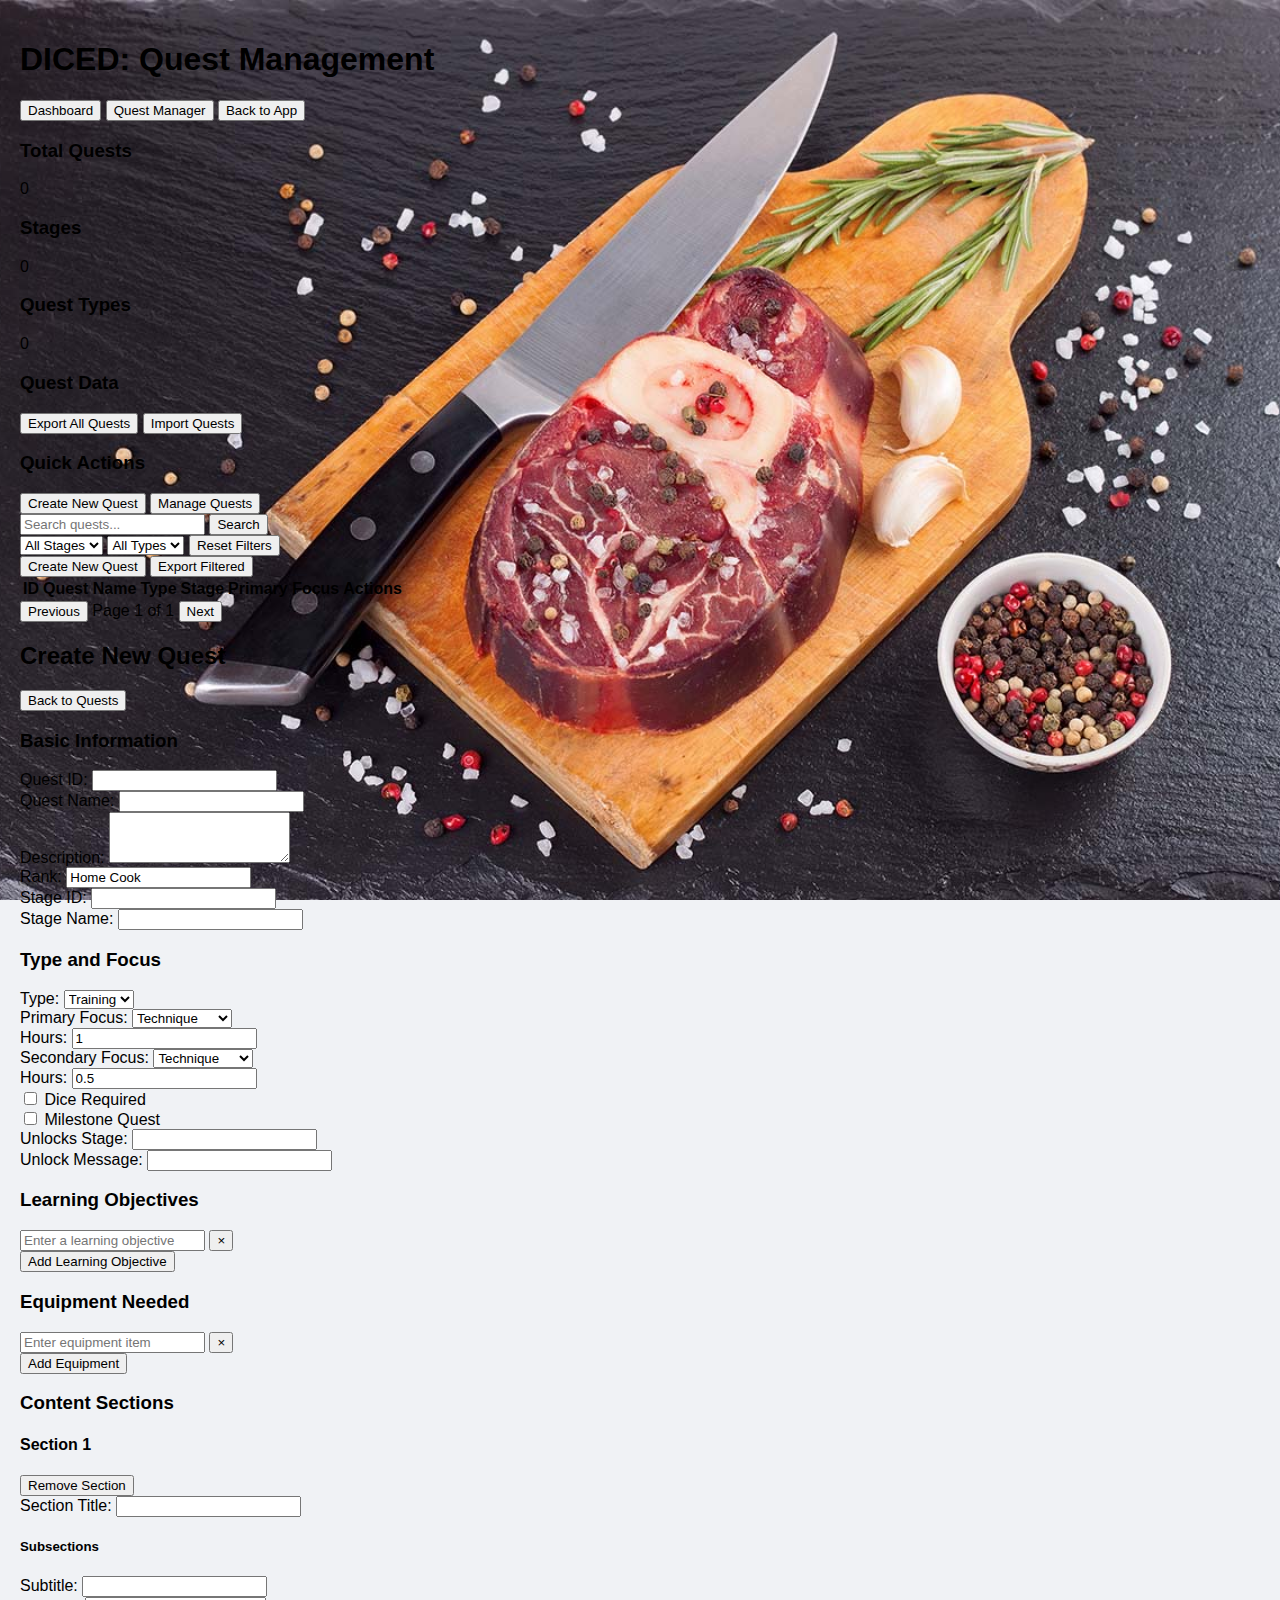
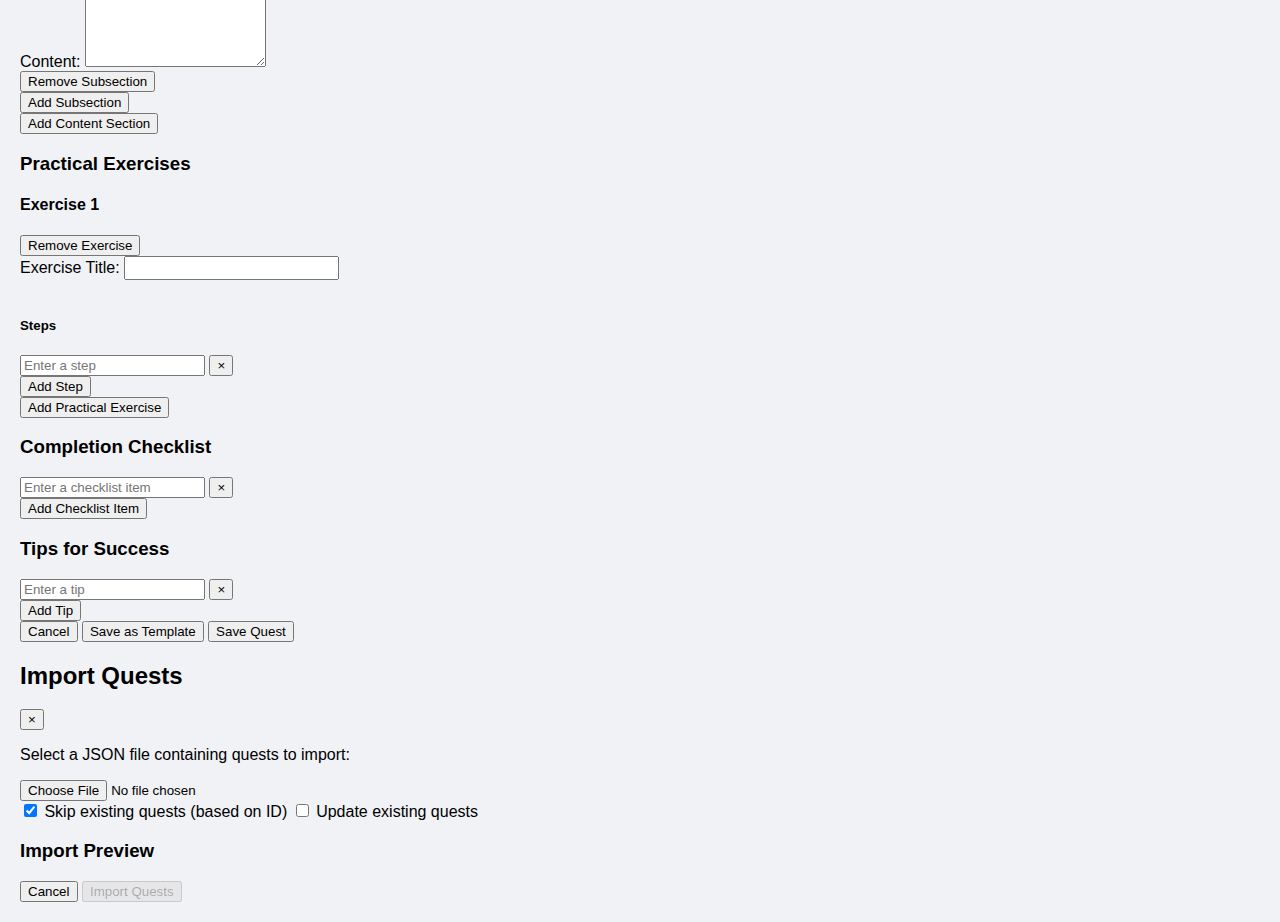
==== admin.html @ 171aeaf3 "Create admin.html" ====
<!DOCTYPE html>
<html lang="en">
<head>
    <meta charset="UTF-8">
    <meta name="viewport" content="width=device-width, initial-scale=1.0">
    <title>DICED: Admin Dashboard</title>
    <link rel="stylesheet" href="styles.css">
    <link rel="stylesheet" href="new-styles.css">
    <link rel="stylesheet" href="admin-styles.css">
</head>
<body>
    <div id="admin-container" class="admin-container">
        <header class="admin-header">
            <h1>DICED: Quest Management</h1>
            <div class="admin-nav">
                <button id="nav-dashboard" class="admin-nav-button active">Dashboard</button>
                <button id="nav-quest-manager" class="admin-nav-button">Quest Manager</button>
                <button id="nav-back-to-app" class="admin-nav-button">Back to App</button>
            </div>
        </header>

        <div id="admin-content">
            <!-- Dashboard Panel -->
            <div id="dashboard-panel" class="admin-panel active">
                <div class="dashboard-stats">
                    <div class="stat-card">
                        <h3>Total Quests</h3>
                        <div class="stat-value" id="total-quests">0</div>
                    </div>
                    <div class="stat-card">
                        <h3>Stages</h3>
                        <div class="stat-value" id="total-stages">0</div>
                    </div>
                    <div class="stat-card">
                        <h3>Quest Types</h3>
                        <div class="stat-value" id="total-types">0</div>
                    </div>
                </div>

                <div class="dashboard-actions">
                    <div class="action-card">
                        <h3>Quest Data</h3>
                        <div class="action-buttons">
                            <button id="export-all-quests" class="action-button">Export All Quests</button>
                            <button id="import-quests" class="action-button">Import Quests</button>
                            <input type="file" id="import-file" accept=".json" style="display: none;">
                        </div>
                    </div>
                    
                    <div class="action-card">
                        <h3>Quick Actions</h3>
                        <div class="action-buttons">
                            <button id="create-new-quest" class="action-button primary">Create New Quest</button>
                            <button id="manage-quests" class="action-button">Manage Quests</button>
                        </div>
                    </div>
                </div>
            </div>

            <!-- Quest Manager Panel -->
            <div id="quest-manager-panel" class="admin-panel">
                <div class="quest-manager-header">
                    <div class="search-bar">
                        <input type="text" id="quest-search" placeholder="Search quests...">
                        <button id="search-button">Search</button>
                    </div>
                    <div class="filter-controls">
                        <select id="stage-filter">
                            <option value="">All Stages</option>
                            <!-- Stage options will be populated here -->
                        </select>
                        <select id="type-filter">
                            <option value="">All Types</option>
                            <!-- Type options will be populated here -->
                        </select>
                        <button id="reset-filters">Reset Filters</button>
                    </div>
                    <div class="action-buttons">
                        <button id="create-quest" class="action-button primary">Create New Quest</button>
                        <button id="export-filtered" class="action-button">Export Filtered</button>
                    </div>
                </div>

                <div class="quest-table-container">
                    <table id="quest-table" class="quest-table">
                        <thead>
                            <tr>
                                <th>ID</th>
                                <th>Quest Name</th>
                                <th>Type</th>
                                <th>Stage</th>
                                <th>Primary Focus</th>
                                <th>Actions</th>
                            </tr>
                        </thead>
                        <tbody id="quest-table-body">
                            <!-- Quest rows will be populated here -->
                        </tbody>
                    </table>
                </div>

                <div class="pagination">
                    <button id="prev-page" class="pagination-button">Previous</button>
                    <span id="page-info">Page 1 of 1</span>
                    <button id="next-page" class="pagination-button">Next</button>
                </div>
            </div>

            <!-- Quest Editor Panel -->
            <div id="quest-editor-panel" class="admin-panel">
                <div class="editor-header">
                    <h2 id="editor-title">Create New Quest</h2>
                    <button id="back-to-quests" class="action-button">Back to Quests</button>
                </div>

                <form id="quest-form" class="quest-form">
                    <div class="form-grid">
                        <!-- Basic Information -->
                        <div class="form-section">
                            <h3>Basic Information</h3>
                            
                            <div class="form-group">
                                <label for="quest-id">Quest ID:</label>
                                <input type="number" id="quest-id" name="id" required>
                            </div>
                            
                            <div class="form-group">
                                <label for="quest-name">Quest Name:</label>
                                <input type="text" id="quest-name" name="questName" required>
                            </div>
                            
                            <div class="form-group">
                                <label for="quest-description">Description:</label>
                                <textarea id="quest-description" name="description" rows="3" required></textarea>
                            </div>
                            
                            <div class="form-group">
                                <label for="quest-rank">Rank:</label>
                                <input type="text" id="quest-rank" name="rank" required value="Home Cook">
                            </div>
                            
                            <div class="form-row">
                                <div class="form-group">
                                    <label for="quest-stage">Stage ID:</label>
                                    <input type="number" id="quest-stage" name="stageId" required>
                                </div>
                                
                                <div class="form-group">
                                    <label for="quest-stage-name">Stage Name:</label>
                                    <input type="text" id="quest-stage-name" name="stageName" required>
                                </div>
                            </div>
                        </div>
                        
                        <!-- Quest Type and Focus -->
                        <div class="form-section">
                            <h3>Type and Focus</h3>
                            
                            <div class="form-group">
                                <label for="quest-type">Type:</label>
                                <select id="quest-type" name="type" required>
                                    <option value="Training">Training</option>
                                    <option value="Main">Main</option>
                                    <option value="Side">Side</option>
                                    <option value="Explore">Explore</option>
                                </select>
                            </div>
                            
                            <div class="form-row">
                                <div class="form-group">
                                    <label for="primary-focus">Primary Focus:</label>
                                    <select id="primary-focus" name="primaryFocus" required>
                                        <option value="Technique">Technique</option>
                                        <option value="Ingredients">Ingredients</option>
                                        <option value="Flavor">Flavor</option>
                                        <option value="Management">Management</option>
                                    </select>
                                </div>
                                
                                <div class="form-group">
                                    <label for="primary-hours">Hours:</label>
                                    <input type="number" id="primary-hours" name="primaryHours" step="0.5" min="0.5" required value="1">
                                </div>
                            </div>
                            
                            <div class="form-row">
                                <div class="form-group">
                                    <label for="secondary-focus">Secondary Focus:</label>
                                    <select id="secondary-focus" name="secondaryFocus" required>
                                        <option value="Technique">Technique</option>
                                        <option value="Ingredients">Ingredients</option>
                                        <option value="Flavor">Flavor</option>
                                        <option value="Management">Management</option>
                                    </select>
                                </div>
                                
                                <div class="form-group">
                                    <label for="secondary-hours">Hours:</label>
                                    <input type="number" id="secondary-hours" name="secondaryHours" step="0.5" min="0.5" required value="0.5">
                                </div>
                            </div>
                            
                            <div class="form-group checkbox-group">
                                <label for="dice-required">
                                    <input type="checkbox" id="dice-required" name="diceRequired">
                                    Dice Required
                                </label>
                            </div>
                            
                            <div class="form-group checkbox-group">
                                <label for="is-milestone">
                                    <input type="checkbox" id="is-milestone" name="milestone">
                                    Milestone Quest
                                </label>
                            </div>
                            
                            <div class="form-group milestone-option">
                                <label for="unlocks-stage">Unlocks Stage:</label>
                                <input type="number" id="unlocks-stage" name="unlocksStage" min="2">
                            </div>
                            
                            <div class="form-group milestone-option">
                                <label for="unlock-message">Unlock Message:</label>
                                <input type="text" id="unlock-message" name="unlockMessage">
                            </div>
                        </div>
                    </div>
                    
                    <!-- Learning Objectives -->
                    <div class="form-section">
                        <h3>Learning Objectives</h3>
                        <div id="learning-objectives-container" class="array-field-container">
                            <div class="array-field-item">
                                <input type="text" name="learningObjectives[]" class="array-field-input" placeholder="Enter a learning objective">
                                <button type="button" class="remove-item">×</button>
                            </div>
                        </div>
                        <button type="button" id="add-learning-objective" class="add-item-button">Add Learning Objective</button>
                    </div>
                    
                    <!-- Equipment Needed -->
                    <div class="form-section">
                        <h3>Equipment Needed</h3>
                        <div id="equipment-needed-container" class="array-field-container">
                            <div class="array-field-item">
                                <input type="text" name="equipmentNeeded[]" class="array-field-input" placeholder="Enter equipment item">
                                <button type="button" class="remove-item">×</button>
                            </div>
                        </div>
                        <button type="button" id="add-equipment" class="add-item-button">Add Equipment</button>
                    </div>
                    
                    <!-- Content Sections -->
                    <div class="form-section">
                        <h3>Content Sections</h3>
                        <div id="content-sections-container" class="complex-field-container">
                            <!-- Template for a content section -->
                            <div class="complex-field-item content-section-template">
                                <div class="complex-field-header">
                                    <h4>Section <span class="section-index">1</span></h4>
                                    <button type="button" class="remove-section">Remove Section</button>
                                </div>
                                
                                <div class="form-group">
                                    <label>Section Title:</label>
                                    <input type="text" name="contentSections[0].title" class="section-title" required>
                                </div>
                                
                                <div class="subsections-container">
                                    <h5>Subsections</h5>
                                    <div class="subsection-item">
                                        <div class="form-group">
                                            <label>Subtitle:</label>
                                            <input type="text" name="contentSections[0].subsections[0].subtitle" class="subsection-subtitle" required>
                                        </div>
                                        <div class="form-group">
                                            <label>Content:</label>
                                            <textarea name="contentSections[0].subsections[0].content" class="subsection-content" rows="3" required></textarea>
                                        </div>
                                        <button type="button" class="remove-subsection">Remove Subsection</button>
                                    </div>
                                </div>
                                
                                <button type="button" class="add-subsection">Add Subsection</button>
                            </div>
                        </div>
                        <button type="button" id="add-content-section" class="add-item-button">Add Content Section</button>
                    </div>
                    
                    <!-- Practical Exercises -->
                    <div class="form-section">
                        <h3>Practical Exercises</h3>
                        <div id="practical-exercises-container" class="complex-field-container">
                            <!-- Template for a practical exercise -->
                            <div class="complex-field-item exercise-template">
                                <div class="complex-field-header">
                                    <h4>Exercise <span class="exercise-index">1</span></h4>
                                    <button type="button" class="remove-exercise">Remove Exercise</button>
                                </div>
                                
                                <div class="form-group">
                                    <label>Exercise Title:</label>
                                    <input type="text" name="practicalExercises[0].title" class="exercise-title" required>
                                </div>
                                
                                <div class="steps-container">
                                    <h5>Steps</h5>
                                    <div class="array-field-container">
                                        <div class="array-field-item">
                                            <input type="text" name="practicalExercises[0].steps[]" class="array-field-input" placeholder="Enter a step">
                                            <button type="button" class="remove-item">×</button>
                                        </div>
                                    </div>
                                    <button type="button" class="add-step">Add Step</button>
                                </div>
                            </div>
                        </div>
                        <button type="button" id="add-practical-exercise" class="add-item-button">Add Practical Exercise</button>
                    </div>
                    
                    <!-- Completion Checklist -->
                    <div class="form-section">
                        <h3>Completion Checklist</h3>
                        <div id="completion-checklist-container" class="array-field-container">
                            <div class="array-field-item">
                                <input type="text" name="completionChecklist[]" class="array-field-input" placeholder="Enter a checklist item">
                                <button type="button" class="remove-item">×</button>
                            </div>
                        </div>
                        <button type="button" id="add-checklist-item" class="add-item-button">Add Checklist Item</button>
                    </div>
                    
                    <!-- Tips for Success -->
                    <div class="form-section">
                        <h3>Tips for Success</h3>
                        <div id="tips-container" class="array-field-container">
                            <div class="array-field-item">
                                <input type="text" name="tipsForSuccess[]" class="array-field-input" placeholder="Enter a tip">
                                <button type="button" class="remove-item">×</button>
                            </div>
                        </div>
                        <button type="button" id="add-tip" class="add-item-button">Add Tip</button>
                    </div>
                    
                    <div class="form-actions">
                        <button type="button" id="cancel-quest-edit" class="action-button secondary">Cancel</button>
                        <button type="button" id="save-as-template" class="action-button">Save as Template</button>
                        <button type="submit" id="save-quest" class="action-button primary">Save Quest</button>
                    </div>
                </form>
            </div>
        </div>
    </div>

    <!-- Import Modal -->
    <div id="import-modal" class="modal">
        <div class="modal-content">
            <div class="modal-header">
                <h2>Import Quests</h2>
                <button id="close-import-modal" class="close-modal">&times;</button>
            </div>
            <div class="modal-body">
                <p>Select a JSON file containing quests to import:</p>
                <input type="file" id="import-json-file" accept=".json">
                <div class="import-options">
                    <label>
                        <input type="checkbox" id="skip-existing" checked>
                        Skip existing quests (based on ID)
                    </label>
                    <label>
                        <input type="checkbox" id="update-existing">
                        Update existing quests
                    </label>
                </div>
                <div id="import-preview" class="import-preview">
                    <h3>Import Preview</h3>
                    <div id="preview-content"></div>
                </div>
            </div>
            <div class="modal-footer">
                <button id="cancel-import" class="action-button secondary">Cancel</button>
                <button id="confirm-import" class="action-button primary" disabled>Import Quests</button>
            </div>
        </div>
    </div>

    <!-- Notification Container -->
    <div id="notification-container" class="notification-container"></div>

    <!-- JavaScript includes -->
    <script src="data.js"></script>
    <script src="database-service.js"></script>
    <script src="admin.js"></script>
</body>
</html>
---- styles.css ----
:root {
    --primary-color: #A2BC58;
    --secondary-color: #F1DEBD;
    --border-color: #4A2A1B;
    --notification-bg: rgba(162, 188, 88, 0.95);
    --notification-text: #fff;
}

body {
    font-family: Arial, sans-serif;
    margin: 0;
    padding: 20px;
    background-image: url('./assets/header-bg.jpg');
    background-attachment: fixed;
    background-size: cover;
    background-position: center;
    background-repeat: no-repeat;
    background-color: #f0f2f5;
}

.dashboard {
    max-width: 1200px;
    margin: 0 auto;
    width: 100%
}

#quest-system {
    width: 100%;
}

.header {
    background-color: white;
    padding: 20px;
    border-radius: 8px;
    box-shadow: 0 2px 4px rgba(0,0,0,0.1);
    margin-bottom: 20px;
}

.header h1 {
    position: relative;
    z-index: 1;
    color: #4A2A1B;
    text-shadow: 1px 1px 3px rgba(255, 255, 255, 0.7);
    margin: 0;
}

.overall-rank-card {
    background-color: white;
    padding: 20px;
    border-radius: 8px;
    box-shadow: 0 2px 4px rgba(0,0,0,0.1);
    margin-bottom: 20px;
    border: 2px solid var(--primary-color);
}

.attributes-grid {
    display: grid;
    grid-template-columns: repeat(auto-fit, minmax(250px, 1fr));
    gap: 20px;
    margin-bottom: 20px;
}

.attribute-card {
    background-color: white;
    padding: 20px;
    border-radius: 8px;
    box-shadow: 0 2px 4px rgba(0,0,0,0.1);
}

.attribute-header {
    display: flex;
    align-items: center;
    gap: 10px;
    margin-bottom: 15px;
}

.attribute-icon {
    width: 50px;
    height: 50px;
    background-image: url('./assets/icon-50x50.png');
    display: flex;
    align-items: center;
    justify-content: center;
    color: white;
}

.attribute-icon-overall {
    width: 72px;
    height: 72px;
    background-image: url('./assets/icon-72x72.png');
    display: fixed;
    align-items: center;
    justify-content: center;
    color: white;
}

.attribute-icon-else {
    width: 24px;
    height: 24px;
    background-color: var(--primary-color);
    border-radius: 50%;
    display: flex;
    align-items: center;
    justify-content: center;
    color: white;
}

.progress-bar {
    width: 100%;
    height: 8px;
    background-color: var(--secondary-color);
    border-radius: 4px;
    margin: 10px 0;
    overflow: hidden;
}

.progress-fill {
    height: 100%;
    background-color: var(--primary-color);
    transition: width 0.3s ease;
}

.stats {
    font-size: 0.9em;
    color: #666;
}

.quest-icon {
    width: 50px;
    height: 50px;
    background-image: url('./assets/icon-50x50.png');
    display: flex;
    align-items: center;
    justify-content: center;
    color: white;
}

.quest-emblem {
    width: 50px;
    height: 50px;
    background-image: url('./assets/icon-50x50.png');
    display: flex;
    align-items: center;
    justify-content: center;
}

.add-hours-card {
    background-color: white;
    padding: 20px;
    border-radius: 8px;
    box-shadow: 0 2px 4px rgba(0,0,0,0.1);
    margin-top: 20px;
}

.add-hours-card .input-section {
    display: flex;
    gap: 10px;
    align-items: center;
    flex-wrap: wrap;
}

.add-hours-card input,
.add-hours-card select {
    padding: 8px;
    border: 1px solid var(--border-color);
    border-radius: 4px;
}

.add-hours-card button {
    padding: 8px 16px;
    background-color: var(--primary-color);
    color: white;
    border: none;
    border-radius: 4px;
    cursor: pointer;
}

.add-hours-card button:hover {
    opacity: 0.9;
}

.gated-warning {
    color: #e67e22;
    font-size: 0.8em;
    margin-top: 8px;
    padding: 4px;
    background-color: #fff3e0;
    border-radius: 4px;
}

@media (max-width: 768px) {
    .attributes-grid {
        grid-template-columns: 1fr;
    }
    
    .add-hours-card .input-section {
        flex-direction: column;
        align-items: stretch;
    }
}

/* Quest System Styles */
#quest-list {
    width: 100%;
    display: block;
}

.quest-card {
    background-color: white;
    padding: 20px;
    border-radius: 8px;
    box-shadow: 0 2px 4px rgba(0,0,0,0.1);
    margin-bottom: 20px;
}

.quest-card .header {
    display: none;
}

.quest-card .attribute-header {
    display: flex;
    align-items: center;
    width: 100%;
    margin-bottom: 15px;
    padding: 0;
    background: none;
    box-shadow: none;
}

.quest-card .attribute-header h3 {
    margin-right: auto;
    flex-shrink: 0;
}

.quest-card .attribute-header .button-group {
    display: flex;
    gap: 10px;
    margin-left: auto;
}

.quest-card .attribute-header {
    flex-wrap: wrap;
    gap: 15px;
}

.quest-card .attribute-header h3 {
    display: inline-flex;
    align-items: center;
    margin-right: 0;
}

.quest-card .attribute-header .button-group {
    margin-left: 0;
    width: 100%;
    order: 2;
    justify-content: space-between;
}

.quest-card .attribute-header .button-group .quest-button {
    flex-grow: 1;
    text-align: center;
    justify-content: center;
}

.quest-card .header:before {
    display: none;
}

.quest-card .button-group {
    display: flex;
    gap: 10px;
}

.quest-button {
    display: flex;
    align-items: center;
    gap: 8px;
    padding: 8px 16px;
    border-radius: 4px;
    border: none;
    cursor: pointer;
    font-size: 14px;
    transition: background-color 0.2s;
}

.quest-button.primary {
    background-color: var(--primary-color);
    color: white;
}

.quest-button.secondary {
    background-color: #f0f0f0;
    color: #333;
}

.quest-button:hover {
    opacity: 0.9;
}

.quest-icon {
    fill: currentColor;
}

.quest-grid {
    display: grid;
  grid-template-columns: repeat(auto-fill, minmax(300px, 1fr));
  gap: 20px; /* Increase gap between cards */
  width: 100%;
  padding: 10px 0; /* Add some vertical padding */
}

.quest-item {
  width: 100%;
  box-sizing: border-box;
  padding: 16px; /* Increase internal padding */
  border-radius: 8px; /* Rounded corners */
  transition: transform 0.2s, box-shadow 0.2s;
  border: 1px solid #ddd;
  height: 100%; /* Make all cards same height in row */
  display: flex;
  flex-direction: column;
}

/* Quest type color indicators */
.quest-item {
    width: 100%;
    position: relative;
    padding-top: 6px;
    overflow: hidden;
}

.quest-type-banner {
    position: absolute;
    top: 0;
    left: 0;
    right: 0;
    height: 6px;
}

.quest-content {
    padding: 12px 8px;
  flex-grow: 1; /* Allow content to expand */
  display: flex;
  flex-direction: column;
}

.quest-content h4 {
  margin-top: 0;
  margin-bottom: 12px;
  font-size: 18px;
  color: #4A2A1B;
}

.quest-content p {
  margin-bottom: 16px;
  flex-grow: 1; /* Push details to bottom */
  color: #666;
}

.quest-type-banner-large {
    height: 8px;
  margin: -20px -20px 16px -20px; /* Adjust margins to match padding */
  border-top-left-radius: 8px;
  border-top-right-radius: 8px;
}

.quest-type-text {
    font-weight: 600;
}

/* Update the filter button colors to match quest types */
.filter-button[data-type="Training"] {
    border-color: #64D949;
    color: #64D949;
}
.filter-button[data-type="Training"].active {
    background-color: #64D949;
    color: white;
}

.filter-button[data-type="Main"] {
    border-color: #5F647C;
    color: #5F647C;
}
.filter-button[data-type="Main"].active {
    background-color: #5F647C;
    color: white;
}

.filter-button[data-type="Side"] {
    border-color: #FE3E53;
    color: #FE3E53;
}
.filter-button[data-type="Side"].active {
    background-color: #FE3E53;
    color: white;
}

.filter-button[data-type="Explore"] {
    border-color: #23D2E2;
    color: #23D2E2;
}
.filter-button[data-type="Explore"].active {
    background-color: #23D2E2;
    color: white;
}

.quest-item:hover {
    background-color: #f5f5f5;
    transform: translateY(-3px);
  box-shadow: 0 4px 8px rgba(0,0,0,0.1);
}

.quest-details {
  background-color: white;
  border: 1px solid var(--border-color);
  border-radius: 8px;
  padding: 20px;
  width: 100%;
  box-sizing: border-box;
  display: flex;
  flex-direction: column;
  gap: 16px;
}

.quest-details span {
  font-size: 14px;
  color: #555;
  padding: 3px 6px;
  background-color: #f5f5f5;
  border-radius: 4px;
}

/* Quest header in detail view */
.quest-header {
  display: flex;
  justify-content: space-between;
  align-items: flex-start;
  flex-wrap: wrap;
  gap: 16px;
  width: 100%;
}

.quest-header h4 {
  margin-top: 0;
  margin-bottom: 8px;
  font-size: 24px;
  color: #4A2A1B;
}

/* Fix the container that holds the expanded view */
#current-quest {
  width: 100%;
  box-sizing: border-box;
}

/* Fix action buttons */
.quest-details .mt-6 {
  margin-top: 24px;
  display: flex;
  justify-content: space-between;
  width: 100%;
}

.quest-dice-required {
  background-color: #fff3e0;
  color: #e67e22;
  padding: 12px;
  border-radius: 8px;
  display: flex;
  align-items: center;
  gap: 8px;
  font-size: 14px;
}

.quest-focus-grid {
    display: grid;
  grid-template-columns: repeat(auto-fit, minmax(200px, 1fr));
  gap: 16px;
  margin-top: 16px;
  width: 100%;
}

.focus-box {
    padding: 16px;
  border-radius: 8px;
  box-shadow: 0 2px 4px rgba(0,0,0,0.05);
}

.focus-box.primary {
    background-color: #e3f2fd;
}

.focus-box.secondary {
    background-color: #f1f8e9;
}

.hidden {
    display: none;
}

@media (max-width: 768px) {
    .quest-card .header {
        flex-direction: column;
        align-items: stretch;
        gap: 10px;
    }
    
    .quest-focus-grid {
        grid-template-columns: 1fr;
    }
}

.quest-item.completed {
    border-left: 3px solid #A2BC58;
}

.completion-badge {
    display: flex;
    align-items: center;
    gap: 4px;
    color: #ffffff;
    background-color: #a2bc58;
    padding: 4px 8px;
    border-radius: 12px;
    font-size: 12px;
}

.completion-count {
    color: #A2BC58;
    font-weight: 600;
}

.completed-text {
    color: #0E7C7B;
    font-size: 0.9em;
}

/* Quest filter styles */
.filter-container {
    width: 100%;
    display: flex;
    flex-wrap: wrap;
    gap: 8px;
    margin-bottom: 16px;
    padding-bottom: 12px;
    border-bottom: 1px solid var(--border-color);
}

.filter-button {
    padding: 6px 12px;
    background-color: #f5f5f5;
    border: 1px solid #e0e0e0;
    border-radius: 16px;
    font-size: 14px;
    color: #555;
    cursor: pointer;
    transition: all 0.2s;
}

.filter-button:hover {
    background-color: #e8e8e8;
}

.filter-button.active {
    background-color: var(--primary-color);
    border-color: var(--primary-color);
    color: white;
}

.empty-state {
    text-align: center;
    padding: 30px;
    color: #666;
    font-style: italic;
}

/* Compact Quest List Styles */
.quest-list-header {
    display: block;
    margin-bottom: 12px;
    padding-bottom: 8px;
    border-bottom: 1px solid var(--border-color);
    text-align: left;
}

.quest-list-counts {
    font-size: 14px;
    color: #666;
    display: block;
    width: 100%;
}

.quest-list-compact {
    display: block;
    /*flex-direction: column;*/
    gap: 8px;
    width: 100%;
}

.quest-list-item {
    width: 100%;
    box-sizing: border-box;
    border: 1px solid var(--border-color);
    border-radius: 6px;
    margin-bottom: 8px;
    overflow: hidden;
    background-color: white;
    transition: all 0.3s ease;
}

.quest-list-item.expanded {
    box-shadow: 0 4px 6px rgba(0, 0, 0, 0.1);
}

.quest-item-header {
    display: flex;
    cursor: pointer;
    transition: background-color 0.2s;
}

.quest-item-header:hover {
    background-color: #f5f5f5;
}

.quest-details-expanded {
    padding: 16px;
    border-top: 1px solid var(--border-color);
    background-color: #f9fafb;
}

.quest-list-item .quest-item-color {
    width: 6px;
    min-height: 100%;
}

.quest-list-item:hover {
    border-color: var(--primary-color);
    box-shadow: 0 2px 4px rgba(0,0,0,0.05);
}

.quest-list-item.completed {
    background-color: #f9fafb;
}

.quest-item-content {
    flex: 1;
    padding: 10px 12px;
    display: flex;
    flex-direction: column;
    gap: 4px;
}

.quest-item-main {
    display: flex;
    justify-content: space-between;
    align-items: center;
}

.quest-item-name {
    font-weight: 600;
    font-size: 15px;
}

.quest-item-type {
    font-size: 12px;
    padding: 2px 8px;
    border-radius: 10px;
    background-color: #f3f4f6;
    color: #666;
}

.quest-item-details {
    display: flex;
    align-items: center;
    gap: 8px;
    font-size: 12px;
    color: #666;
}

.quest-dice-pill,
.quest-completion-pill {
    display: inline-flex;
    align-items: center;
    font-size: 11px;
    padding: 2px 6px;
    border-radius: 10px;
}

.quest-dice-pill {
    background-color: #fff3e0;
    color: #e67e22;
}

.quest-completion-pill {
    background-color: #e6f7ef;
    color: #10b981;
}

.see-more-container {
    text-align: center;
    margin-top: 16px;
    padding-top: 12px;
    border-top: 1px solid var(--border-color);
    width: 100%;
}

.see-more-button {
    background-color: #f9fafb;
    border: 1px solid var(--border-color);
    padding: 8px 16px;
    border-radius: 20px;
    font-size: 14px;
    color: #666;
    cursor: pointer;
    transition: all 0.2s;
}

.see-more-button:hover {
    background-color: #f3f4f6;
    color: #333;
}

.notification {
    position: fixed;
    bottom: 20px;
    right: 20px;
    padding: 15px 25px;
    background-color: var(--notification-bg);
    color: var(--notification-text);
    border-radius: 8px;
    box-shadow: 0 2px 10px rgba(0,0,0,0.1);
    z-index: 1000;
    animation: slideIn 0.3s ease-out;
}

@keyframes slideIn {
    from {
        transform: translateY(100%);
        opacity: 0;
    }
    to {
        transform: translateY(0);
        opacity: 1;
    }
}

/* Quest Completion Styles */
.quest-completion {
    background-color: white;
    padding: 20px;
    border-radius: 8px;
    border: 2px solid var(--primary-color);
}

.completion-assessment {
    margin: 20px 0;
}

.completion-options {
    display: flex;
    flex-direction: column;
    gap: 12px;
    margin-top: 15px;
}

.completion-option {
    display: flex;
    align-items: center;
    padding: 10px;
    border: 1px solid #ddd;
    border-radius: 6px;
    cursor: pointer;
}

.completion-option:hover {
    background-color: #f9f9f9;
}

.completion-option input {
    margin-right: 10px;
}

.completion-notes {
width: 100%; /* Take full width of parent */
box-sizing: border-box; / Include padding and border in width calculation */
}

.completion-notes textarea {
width: 100%; /* Fill entire width of parent container */
max-width: 100%; /* Prevent horizontal overflow */
min-height: 100px; /* Consistent minimum height */
box-sizing: border-box; /* Include padding and border in width calculation */
padding: 10px;
border: 1px solid #ddd;
border-radius: 6px;
resize: vertical; /* Allow vertical resizing */
overflow-x: hidden; /* Prevent horizontal scrolling */
word-wrap: break-word; /* Wrap long words */
}

.completion-actions {
    display: flex;
    justify-content: space-between;
    margin-top: 20px;
}

/* Cooking Mode Styles */
.cooking-mode {
    background-color: white;
    padding: 20px;
    border-radius: 8px;
    border: 2px solid var(--primary-color);
}

.cooking-header {
    margin-bottom: 20px;
}

.roll-results {
    background-color: #f9f9f9;
    padding: 15px;
    border-radius: 6px;
    margin-bottom: 20px;
}

.roll-results ul {
    margin: 10px 0 0;
    padding-left: 20px;
}

.cooking-steps {
    display: flex;
    flex-direction: column;
    gap: 20px;
    margin: 20px 0;
}

.cooking-step {
    padding: 15px;
    border: 1px solid #ddd;
    border-radius: 6px;
    background-color: #f9f9f9;
}

.cooking-step h4 {
    margin-top: 0;
    margin-bottom: 10px;
    color: var(--border-color);
}

.cooking-step ul {
    margin: 0;
    padding-left: 20px;
}

.cooking-actions {
    display: flex;
    justify-content: space-between;
    margin-top: 20px;
}

/* Quest Reflection Styles */
.quest-reflection {
    background-color: white;
    padding: 20px;
    border-radius: 8px;
    border: 2px solid var(--primary-color);
}

.quest-rewards, .newly-unlocked {
    margin: 20px 0;
    padding: 15px;
    background-color: #f9f9f9;
    border-radius: 6px;
}

.quest-rewards h4, .newly-unlocked h4 {
    margin-top: 0;
    margin-bottom: 10px;
    color: var(--border-color);
}

.reflection-actions {
    display: flex;
    justify-content: center;
    margin-top: 30px;
}

/* Dice Features */
.dice-roll-section {
    margin: 20px 0;
    padding: 15px;
    background-color: #f9f9f9;
    border-radius: 6px;
    border: 1px dashed var(--primary-color);
}

.dice-roll-section h4 {
    margin-top: 0;
    margin-bottom: 10px;
    color: var(--border-color);
}

.dice-results {
    list-style-type: none;
    padding: 0;
    margin: 10px 0 0;
}

.dice-results li {
    padding: 8px 0;
    border-bottom: 1px solid #eee;
}

.dice-results li:last-child {
    border-bottom: none;
}

.dice-required {
    display: inline-flex;
    align-items: center;
    font-size: 11px;
    padding: 2px 6px;
    border-radius: 10px;
    background-color: #fff3e0;
    color: #e67e22;
    margin-left: 8px;
}

/* Enhanced quest detail styles */
.detailed-quest-content {
  margin-top: 20px;
  border-top: 1px solid #e0e0e0;
  padding-top: 20px;
}

.quest-section {
  margin-bottom: 24px;
  border: 1px solid #e0e0e0;
  border-radius: 8px;
  overflow: hidden;
}

.section-header {
  background-color: #f5f5f5;
  padding: 12px 16px;
  font-size: 16px;
  margin: 0;
  cursor: pointer;
  position: relative;
  display: flex;
  align-items: center;
  justify-content: space-between;
}

.section-header::after {
  content: "▼";
  font-size: 12px;
  transition: transform 0.3s;
}

.section-header.collapsed::after {
  transform: rotate(-90deg);
}

.section-content {
  padding: 16px;
  border-top: 1px solid #e0e0e0;
  max-height: 800px;
  overflow: auto;
  transition: max-height 0.3s, opacity 0.3s;
}

.section-content.collapsed {
  max-height: 0;
  padding: 0 16px;
  opacity: 0;
  overflow: hidden;
}

.objective-list li,
.equipment-list li,
.tips-list li {
  margin-bottom: 8px;
}

.content-section {
  margin-bottom: 20px;
}

.content-section-title {
  font-size: 18px;
  font-weight: 600;
  margin-bottom: 12px;
  color: var(--primary-color);
}

.content-subsection {
  margin-bottom: 16px;
  padding-left: 16px;
  border-left: 3px solid #e0e0e0;
}

.subsection-title {
  font-size: 16px;
  margin-bottom: 8px;
  font-weight: 600;
}

.subsection-content {
  line-height: 1.5;
}

.exercise {
  background-color: #f9f9f9;
  border-radius: 6px;
  padding: 16px;
  margin-bottom: 16px;
}

.exercise-title {
  font-size: 16px;
  margin-bottom: 12px;
}

.exercise-steps {
  padding-left: 24px;
}

.exercise-steps li {
  margin-bottom: 8px;
}

.checklist {
  display: flex;
  flex-direction: column;
  gap: 8px;
}

.checklist-item {
  display: flex;
  align-items: center;
  gap: 8px;
}

.checklist-checkbox {
  width: 18px;
  height: 18px;
}

/* Cooking mode enhancements */
.cooking-steps-container {
  display: flex;
  margin: 24px 0;
  border: 1px solid #e0e0e0;
  border-radius: 8px;
  overflow: hidden;
}

.cooking-steps-nav {
  width: 30%;
  min-width: 180px;
  background-color: #f5f5f5;
  border-right: 1px solid #e0e0e0;
}

.step-nav-item {
  padding: 16px;
  border-bottom: 1px solid #e0e0e0;
  display: flex;
  align-items: center;
  gap: 12px;
  cursor: pointer;
  transition: background-color 0.2s;
}

.step-nav-item:hover {
  background-color: #ebebeb;
}

.step-nav-item.active {
  background-color: #e0e0e0;
  font-weight: 600;
}

.step-number {
  width: 28px;
  height: 28px;
  background-color: var(--primary-color);
  color: white;
  border-radius: 50%;
  display: flex;
  align-items: center;
  justify-content: center;
  font-weight: 600;
}

.cooking-steps-content {
  flex: 1;
  padding: 20px;
}

.cooking-step {
  animation: fadeIn 0.3s;
}

.step-instructions {
  margin: 20px 0;
}

.instruction-item {
  display: flex;
  align-items: flex-start;
  gap: 12px;
  margin-bottom: 16px;
}

.instruction-checkbox {
  margin-top: 4px;
}

.instruction-text {
  flex: 1;
}

.next-step-button,
.prev-step-button {
  margin-top: 16px;
}

/* Completion screen enhancements */
.completion-checklist {
  margin: 24px 0;
  background-color: #f9f9f9;
  padding: 16px;
  border-radius: 8px;
}

.checklist-review {
  display: flex;
  flex-direction: column;
  gap: 12px;
  margin-top: 16px;
}

.checklist-review-item {
  display: flex;
  align-items: center;
  gap: 8px;
}

@keyframes fadeIn {
  from { opacity: 0; }
  to { opacity: 1; }
}

.quest-screen-actions {
display: flex;
justify-content: space-between;
align-items: center;
margin-top: 20px;
width: 100%;
}
/* Ensure buttons have consistent styling */
.quest-screen-actions .quest-button.secondary {
background-color: #f0f0f0;
color: #333;
padding: 8px 16px;
border-radius: 4px;
border: none;
cursor: pointer;
font-size: 14px;
transition: background-color 0.2s;
}
.quest-screen-actions .quest-button.primary {
background-color: var(--primary-color);
color: white;
padding: 8px 16px;
border-radius: 4px;
border: none;
cursor: pointer;
font-size: 14px;
transition: background-color 0.2s;
}

@media (max-width: 768px) {
.cooking-steps-container {
flex-direction: column; / Stack steps vertically */
}

.cooking-steps-nav {
    width: 100%; /* Full width for navigation */
    border-right: none; /* Remove right border */
    border-bottom: 1px solid #e0e0e0; /* Add bottom border for separation */
    display: flex;
    flex-wrap: wrap; /* Allow steps to wrap if many */
    max-height: none; /* Remove any height restrictions */
}

.step-nav-item {
    flex: 1 1 auto; /* Allow items to grow and wrap */
    min-width: 150px; /* Minimum width for touch targets */
    border-bottom: 1px solid #e0e0e0;
}

.cooking-steps-content {
    width: 100%; /* Full width for content */
    padding: 15px; /* Adjust padding for mobile */
}

.cooking-step {
    padding: 10px; /* Slightly less padding on mobile */
}

.stage-filter.disabled {
            opacity: 0.5;
            cursor: not-allowed;
            background-color: #f0f0f0;
            color: #888;
            border-color: #ccc;
}
---- new-styles.css ----
/* new-styles.css */
/* Additional styles for the enhanced multi-page application */

/* ===== Page Container Styles ===== */
.page-container {
    display: block;
    width: 100%;
    transition: opacity 0.3s ease;
}

.page-container.hidden {
    display: none;
}

/* ===== Navigation Styles ===== */
.main-nav {
    display: flex;
    margin-top: 15px;
    gap: 10px;
}

.nav-button {
    padding: 8px 16px;
    border: none;
    background-color: #f0f0f0;
    border-radius: 4px;
    cursor: pointer;
    font-size: 14px;
    transition: all 0.2s;
}

.nav-button:hover {
    background-color: #e0e0e0;
}

.nav-button.active {
    background-color: var(--primary-color);
    color: white;
}

/* ===== Quest Detail Page Styles ===== */
/* Header */
.quest-detail-header {
    position: relative;
    background-color: white;
    border-radius: 8px;
    box-shadow: 0 2px 4px rgba(0,0,0,0.1);
    margin-bottom: 20px;
    overflow: hidden;
}

.quest-detail-type-banner {
    height: 8px;
    width: 100%;
}

.quest-detail-header-content {
    padding: 20px;
}

.quest-detail-header h1 {
    margin: 15px 0 10px 0;
    color: #4A2A1B;
}

.quest-detail-meta {
    margin-top: 5px;
    color: #666;
    font-size: 14px;
}

.back-button {
    display: inline-flex;
    align-items: center;
    gap: 5px;
}

/* Detail Layout */
.quest-detail-body {
    display: flex;
    gap: 20px;
    flex-wrap: wrap;
}

/* Sidebar */
.quest-detail-sidebar {
    flex: 1;
    min-width: 250px;
    max-width: 300px;
}

.sidebar-section {
    background-color: white;
    border-radius: 8px;
    box-shadow: 0 2px 4px rgba(0,0,0,0.1);
    padding: 15px;
    margin-bottom: 15px;
}

.sidebar-section h3 {
    margin-top: 0;
    padding-bottom: 10px;
    border-bottom: 1px solid #eee;
    font-size: 16px;
}

.sidebar-actions {
    background-color: white;
    border-radius: 8px;
    box-shadow: 0 2px 4px rgba(0,0,0,0.1);
    padding: 15px;
    text-align: center;
}

.sidebar-actions button {
    width: 100%;
}

/* Main Content */
.quest-detail-main {
    flex: 3;
    min-width: 0;
    background-color: white;
    border-radius: 8px;
    box-shadow: 0 2px 4px rgba(0,0,0,0.1);
    overflow: hidden;
}

/* Tabs */
.quest-section-tabs {
    display: flex;
    flex-wrap: wrap;
    border-bottom: 1px solid #eee;
}

.section-tab {
    padding: 15px 20px;
    background: none;
    border: none;
    border-bottom: 3px solid transparent;
    cursor: pointer;
    font-size: 14px;
    font-weight: 600;
    transition: all 0.2s;
}

.section-tab:hover {
    background-color: #f5f5f5;
}

.section-tab.active {
    border-bottom-color: var(--primary-color);
    color: var(--primary-color);
}

/* Tab Content */
.quest-detail-tab-content {
    padding: 20px;
}

.tab-panel {
    display: none;
}

.tab-panel.active {
    display: block;
    animation: fadeIn 0.3s;
}

@keyframes fadeIn {
    from { opacity: 0; }
    to { opacity: 1; }
}

/* Panel Content Styles */
.objective-list li {
    margin-bottom: 10px;
}

.content-section {
    margin-bottom: 30px;
}

.content-section-title {
    color: var(--primary-color);
    margin-bottom: 15px;
}

.content-subsection {
    margin-bottom: 20px;
    padding-left: 15px;
    border-left: 3px solid #f0f0f0;
}

.subsection-title {
    font-weight: 600;
    margin-bottom: 10px;
}

.subsection-content {
    line-height: 1.6;
}

/* Exercise Styles */
.exercise {
    background-color: #f9f9f9;
    border-radius: 8px;
    padding: 15px;
    margin-bottom: 20px;
}

.exercise-title {
    margin-top: 0;
    margin-bottom: 15px;
}

.exercise-steps li {
    margin-bottom: 10px;
}

/* Tips List */
.tips-list li {
    margin-bottom: 10px;
}

/* Checklist */
.checklist {
    display: flex;
    flex-direction: column;
    gap: 10px;
}

.checklist-item {
    display: flex;
    align-items: flex-start;
    gap: 8px;
}

.checklist-checkbox {
    margin-top: 3px;
}

/* ===== Settings Page Styles ===== */
.settings-header {
    display: flex;
    justify-content: space-between;
    align-items: center;
    background-color: white;
    padding: 20px;
    border-radius: 8px;
    box-shadow: 0 2px 4px rgba(0,0,0,0.1);
    margin-bottom: 20px;
}

.settings-header h2 {
    margin: 0;
}

.settings-content {
    background-color: white;
    padding: 20px;
    border-radius: 8px;
    box-shadow: 0 2px 4px rgba(0,0,0,0.1);
}

.settings-section {
    margin-bottom: 30px;
}

.settings-section h3 {
    border-bottom: 1px solid #eee;
    padding-bottom: 10px;
    margin-bottom: 15px;
}

.settings-section button {
    margin-right: 10px;
    margin-bottom: 10px;
}

/* ===== Loading Spinner ===== */
.loading-spinner {
    display: flex;
    justify-content: center;
    align-items: center;
    padding: 30px;
    color: #666;
    font-style: italic;
}

.loading-spinner::after {
    content: "";
    width: 20px;
    height: 20px;
    border: 2px solid #ccc;
    border-top-color: var(--primary-color);
    border-radius: 50%;
    animation: spin 1s infinite linear;
    margin-left: 10px;
}

@keyframes spin {
    to { transform: rotate(360deg); }
}

/* ===== Notification System ===== */
.notification-container {
    position: fixed;
    bottom: 20px;
    right: 20px;
    z-index: 1000;
}

.notification {
    padding: 15px 20px;
    background-color: var(--notification-bg);
    color: var(--notification-text);
    border-radius: 8px;
    box-shadow: 0 2px 10px rgba(0,0,0,0.2);
    margin-top: 10px;
    animation: slideIn 0.3s ease-out;
    max-width: 400px;
}

.notification.success {
    background-color: #4CAF50;
}

.notification.warning {
    background-color: #FF9800;
}

.notification.error {
    background-color: #F44336;
}

@keyframes slideIn {
    from {
        transform: translateX(100%);
        opacity: 0;
    }
    to {
        transform: translateX(0);
        opacity: 1;
    }
}

/* ===== Responsive Styles ===== */
@media (max-width: 992px) {
    .quest-detail-body {
        flex-direction: column;
    }
    
    .quest-detail-sidebar {
        max-width: none;
    }
    
    .section-tab {
        padding: 12px 15px;
        font-size: 13px;
    }
}

@media (max-width: 768px) {
    .main-nav {
        margin-top: 10px;
    }
    
    .quest-detail-header h1 {
        font-size: 24px;
    }
    
    .section-tab {
        flex: 1;
        text-align: center;
        padding: 10px;
        font-size: 12px;
    }
    
    .quest-detail-tab-content {
        padding: 15px;
    }
}

@media (max-width: 480px) {
    .quest-detail-header-content {
        padding: 15px;
    }
    
    .section-tab {
        padding: 8px 4px;
        font-size: 11px;
    }
}

/* ===== Cooking Mode Styles ===== */
.cooking-mode {
    background-color: white;
    border-radius: 8px;
    box-shadow: 0 2px 4px rgba(0,0,0,0.1);
    padding: 20px;
    margin-bottom: 20px;
}

.cooking-header {
    border-bottom: 1px solid #eee;
    padding-bottom: 15px;
    margin-bottom: 20px;
    position: relative;
}

.cooking-header h2 {
    margin-top: 0;
    margin-bottom: 10px;
    color: var(--primary-color);
}

.roll-results {
    background-color: #f8f9fa;
    border-radius: 8px;
    padding: 15px;
    margin-bottom: 20px;
    border: 1px solid #e9ecef;
}

.roll-results h3 {
    margin-top: 0;
    margin-bottom: 10px;
    font-size: 18px;
    color: #4A2A1B;
}

.roll-results ul {
    list-style-type: none;
    padding: 0;
    margin: 0;
}

.roll-results li {
    padding: 8px 0;
    border-bottom: 1px solid #e9ecef;
}

.roll-results li:last-child {
    border-bottom: none;
}

.cooking-steps-container {
    display: flex;
    border: 1px solid #e9ecef;
    border-radius: 8px;
    overflow: hidden;
    margin-bottom: 20px;
}

.cooking-steps-nav {
    background-color: #f8f9fa;
    width: 30%;
    min-width: 200px;
    border-right: 1px solid #e9ecef;
}

.step-nav-item {
    padding: 15px;
    border-bottom: 1px solid #e9ecef;
    display: flex;
    align-items: center;
    gap: 10px;
    cursor: pointer;
    transition: background-color 0.2s ease;
}

.step-nav-item:last-child {
    border-bottom: none;
}

.step-nav-item:hover {
    background-color: #f1f3f5;
}

.step-nav-item.active {
    background-color: #e9ecef;
    font-weight: 600;
}

.step-number {
    background-color: var(--primary-color);
    color: white;
    width: 24px;
    height: 24px;
    border-radius: 50%;
    display: flex;
    align-items: center;
    justify-content: center;
    font-weight: 600;
    font-size: 14px;
}

.cooking-steps-content {
    flex: 1;
    padding: 20px;
}

.cooking-step {
    animation: fadeIn 0.3s ease;
}

.cooking-step h3 {
    margin-top: 0;
    margin-bottom: 15px;
    color: #4A2A1B;
}

.step-instructions {
    margin-bottom: 20px;
}

.step-instructions ul {
    list-style-type: none;
    padding: 0;
    margin: 0;
}

.instruction-item {
    display: flex;
    align-items: flex-start;
    gap: 10px;
    margin-bottom: 10px;
    padding-bottom: 10px;
    border-bottom: 1px solid #f1f3f5;
}

.instruction-item:last-child {
    border-bottom: none;
}

.instruction-checkbox {
    margin-top: 3px;
    flex-shrink: 0;
}

.instruction-text {
    line-height: 1.5;
}

.cooking-actions {
    display: flex;
    justify-content: space-between;
    margin-top: 20px;
    padding-top: 15px;
    border-top: 1px solid #e9ecef;
}

/* ===== Quest Completion Styles ===== */
.quest-completion {
    background-color: white;
    border-radius: 8px;
    box-shadow: 0 2px 4px rgba(0,0,0,0.1);
    padding: 20px;
}

.completion-header {
    display: flex;
    justify-content: space-between;
    align-items: center;
    border-bottom: 1px solid #eee;
    padding-bottom: 15px;
    margin-bottom: 20px;
}

.completion-header h2 {
    margin: 0;
    color: var(--primary-color);
}

.completion-assessment {
    margin-bottom: 20px;
}

.completion-assessment h3 {
    margin-top: 0;
    margin-bottom: 15px;
    color: #4A2A1B;
}

.completion-options {
    display: flex;
    flex-direction: column;
    gap: 10px;
}

.completion-option {
    display: flex;
    align-items: center;
    gap: 10px;
    padding: 10px;
    border: 1px solid #e9ecef;
    border-radius: 6px;
    cursor: pointer;
    transition: background-color 0.2s ease;
}

.completion-option:hover {
    background-color: #f8f9fa;
}

.completion-checklist {
    background-color: #f8f9fa;
    border-radius: 8px;
    padding: 15px;
    margin-bottom: 20px;
    border: 1px solid #e9ecef;
}

.completion-checklist h3 {
    margin-top: 0;
    margin-bottom: 10px;
    color: #4A2A1B;
}

.checklist-review {
    display: flex;
    flex-direction: column;
    gap: 10px;
    margin-top: 15px;
}

.completion-notes {
    margin-bottom: 20px;
}

.completion-notes h3 {
    margin-top: 0;
    margin-bottom: 10px;
    color: #4A2A1B;
}

.completion-notes textarea {
    width: 100%;
    min-height: 100px;
    padding: 10px;
    border: 1px solid #e9ecef;
    border-radius: 6px;
    resize: vertical;
}

.completion-actions {
    display: flex;
    justify-content: space-between;
    margin-top: 20px;
    padding-top: 15px;
    border-top: 1px solid #e9ecef;
}

/* ===== Quest Reflection Styles ===== */
.quest-reflection {
    background-color: white;
    border-radius: 8px;
    box-shadow: 0 2px 4px rgba(0,0,0,0.1);
    padding: 20px;
}

.reflection-header {
    display: flex;
    justify-content: space-between;
    align-items: center;
    border-bottom: 1px solid #eee;
    padding-bottom: 15px;
    margin-bottom: 20px;
}

.reflection-header h2 {
    margin: 0;
    color: var(--primary-color);
}

.quest-rewards {
    background-color: #f8f9fa;
    border-radius: 8px;
    padding: 15px;
    margin-bottom: 20px;
    border: 1px solid #e9ecef;
}

.quest-rewards h3 {
    margin-top: 0;
    margin-bottom: 10px;
    color: #4A2A1B;
}

.quest-rewards p {
    margin: 5px 0;
}

.reflection-actions {
    display: flex;
    justify-content: center;
    margin-top: 30px;
}

/* ===== Responsive Adjustments ===== */
@media (max-width: 768px) {
    .cooking-steps-container {
        flex-direction: column;
    }
    
    .cooking-steps-nav {
        width: 100%;
        border-right: none;
        border-bottom: 1px solid #e9ecef;
        display: flex;
        overflow-x: auto;
    }
    
    .step-nav-item {
        flex: 0 0 auto;
        white-space: nowrap;
        border-bottom: none;
        border-right: 1px solid #e9ecef;
    }
    
    .step-nav-item:last-child {
        border-right: none;
    }
}
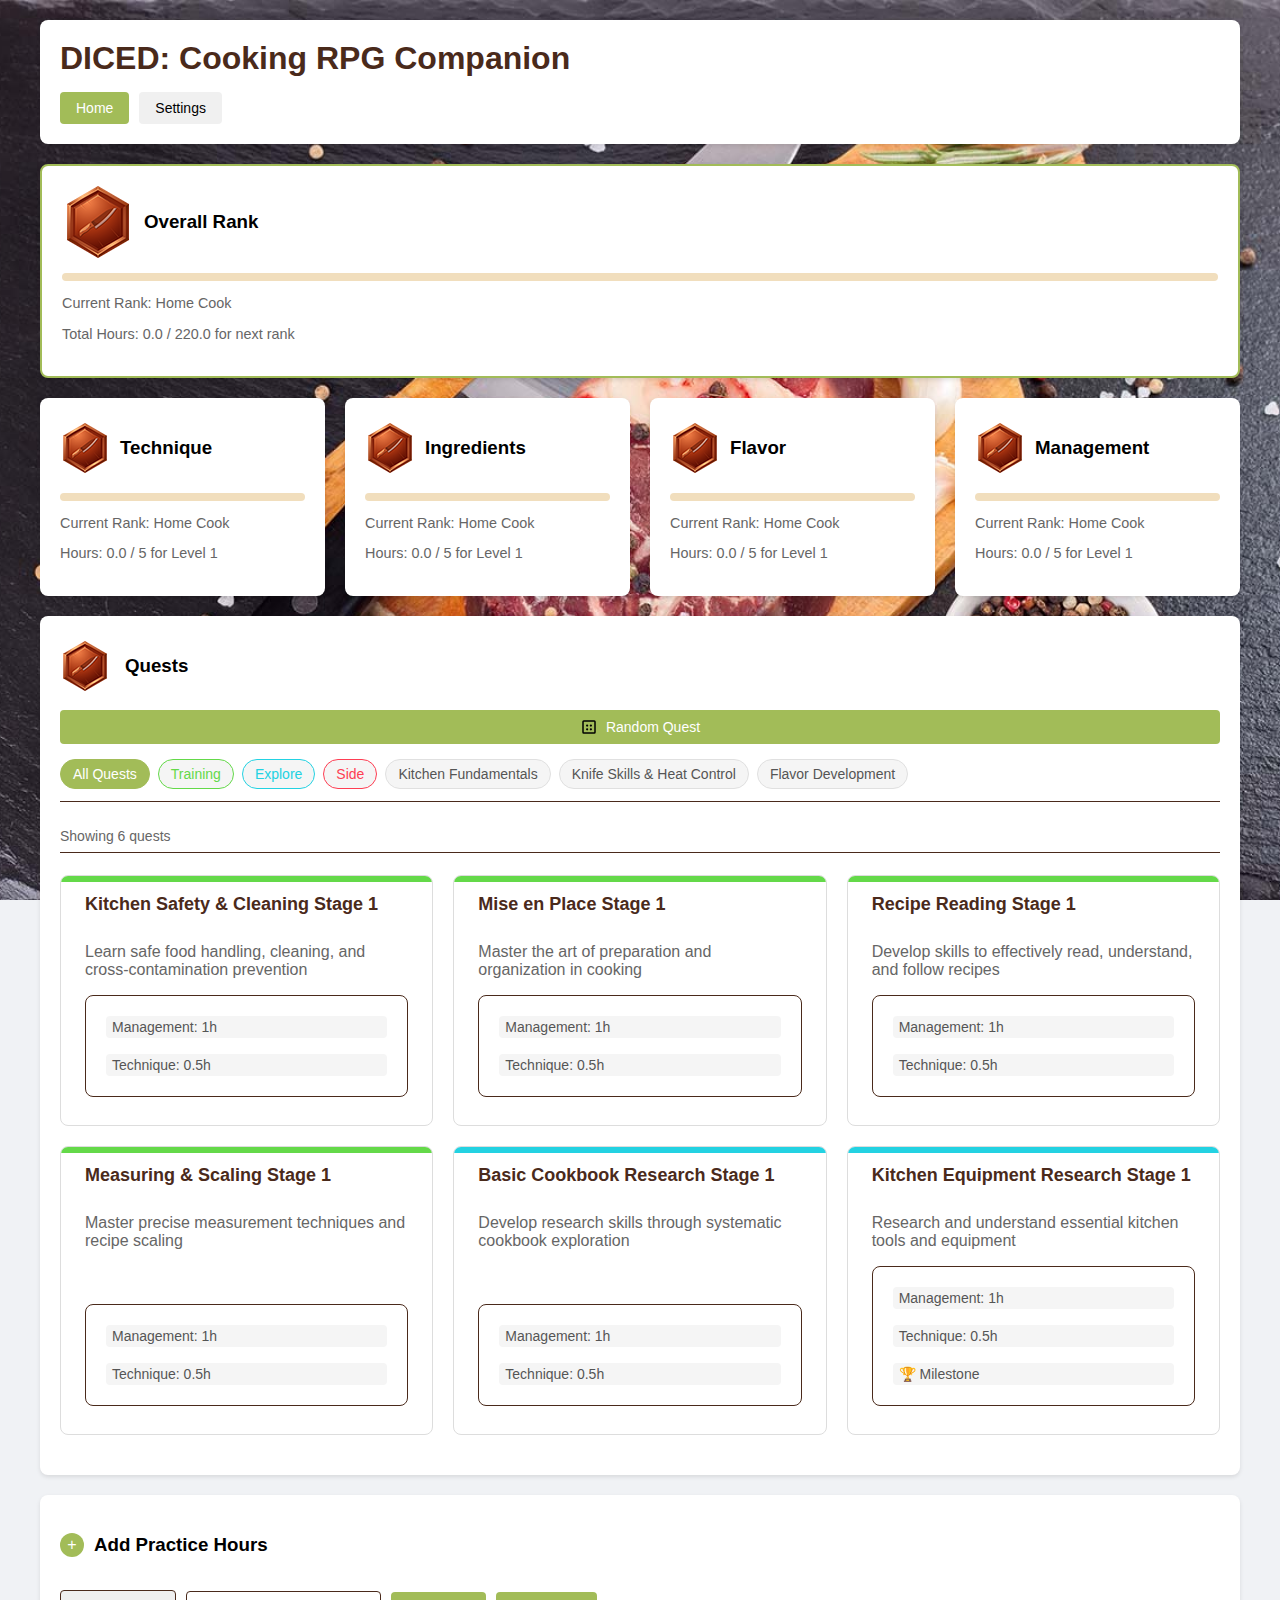
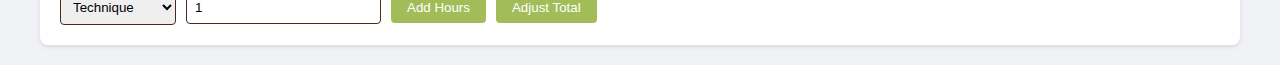
==== commit 7b682302: "Update admin.html" ====
--- a/admin.html
+++ b/admin.html
@@ -391,5 +391,6 @@
     <script src="data.js"></script>
     <script src="database-service.js"></script>
     <script src="admin.js"></script>
+    <script src="admin-auth.js"></script>
 </body>
 </html>
--- a/new-styles.css
+++ b/new-styles.css
@@ -723,3 +723,41 @@
         border-right: none;
     }
 }
+
+/* Settings Page Styles */
+.settings-section {
+    background-color: white;
+    border-radius: 8px;
+    box-shadow: 0 2px 4px rgba(0,0,0,0.1);
+    padding: 20px;
+    margin-bottom: 20px;
+}
+
+.settings-section h3 {
+    margin-top: 0;
+    margin-bottom: 15px;
+    color: var(--primary-color);
+    border-bottom: 1px solid #eee;
+    padding-bottom: 10px;
+}
+
+.settings-description {
+    color: #666;
+    font-size: 14px;
+    margin-top: 10px;
+}
+
+/* Admin Button Highlight */
+#admin-login-button {
+    background-color: var(--primary-color);
+    color: white;
+    padding: 10px 20px;
+    font-weight: bold;
+    transition: all 0.3s ease;
+}
+
+#admin-login-button:hover {
+    background-color: #8aa746; /* Darker version of primary color */
+    transform: translateY(-2px);
+    box-shadow: 0 4px 8px rgba(0,0,0,0.1);
+}
--- a/admin-styles.css
+++ b/admin-styles.css
@@ -0,0 +1,755 @@
+/* admin-styles.css */
+:root {
+    --admin-primary: #4A2A1B;
+    --admin-secondary: #A2BC58;
+    --admin-accent: #FE3E53;
+    --admin-bg: #f5f7fa;
+    --admin-card-bg: #ffffff;
+    --admin-border: #e1e5eb;
+    --admin-text: #333333;
+    --admin-text-light: #666666;
+    --admin-success: #28a745;
+    --admin-warning: #ffc107;
+    --admin-danger: #dc3545;
+    --admin-info: #17a2b8;
+}
+
+/* Admin Layout */
+.admin-container {
+    background-color: var(--admin-bg);
+    min-height: 100vh;
+    padding: 0;
+    margin: 0;
+    font-family: Arial, sans-serif;
+    color: var(--admin-text);
+}
+
+.admin-header {
+    background-color: var(--admin-primary);
+    color: white;
+    padding: 15px 20px;
+    display: flex;
+    justify-content: space-between;
+    align-items: center;
+    box-shadow: 0 2px 4px rgba(0, 0, 0, 0.1);
+}
+
+.admin-header h1 {
+    margin: 0;
+    font-size: 24px;
+}
+
+.admin-nav {
+    display: flex;
+    gap: 10px;
+}
+
+.admin-nav-button {
+    background-color: transparent;
+    color: rgba(255, 255, 255, 0.8);
+    border: none;
+    padding: 8px 16px;
+    border-radius: 4px;
+    cursor: pointer;
+    font-size: 14px;
+    transition: all 0.2s;
+}
+
+.admin-nav-button.active,
+.admin-nav-button:hover {
+    background-color: rgba(255, 255, 255, 0.15);
+    color: white;
+}
+
+#admin-content {
+    padding: 20px;
+    max-width: 1400px;
+    margin: 0 auto;
+}
+
+/* Panel System */
+.admin-panel {
+    display: none;
+}
+
+.admin-panel.active {
+    display: block;
+    animation: fadeIn 0.3s;
+}
+
+@keyframes fadeIn {
+    from { opacity: 0; }
+    to { opacity: 1; }
+}
+
+/* Dashboard Styles */
+.dashboard-stats {
+    display: grid;
+    grid-template-columns: repeat(auto-fit, minmax(250px, 1fr));
+    gap: 20px;
+    margin-bottom: 30px;
+}
+
+.stat-card {
+    background-color: var(--admin-card-bg);
+    border-radius: 8px;
+    box-shadow: 0 2px 4px rgba(0, 0, 0, 0.05);
+    padding: 20px;
+    text-align: center;
+}
+
+.stat-card h3 {
+    margin-top: 0;
+    margin-bottom: 15px;
+    color: var(--admin-text-light);
+    font-size: 16px;
+    font-weight: normal;
+}
+
+.stat-value {
+    font-size: 36px;
+    font-weight: bold;
+    color: var(--admin-primary);
+}
+
+.dashboard-actions {
+    display: grid;
+    grid-template-columns: repeat(auto-fit, minmax(300px, 1fr));
+    gap: 20px;
+}
+
+.action-card {
+    background-color: var(--admin-card-bg);
+    border-radius: 8px;
+    box-shadow: 0 2px 4px rgba(0, 0, 0, 0.05);
+    padding: 20px;
+}
+
+.action-card h3 {
+    margin-top: 0;
+    margin-bottom: 15px;
+    font-size: 18px;
+}
+
+.action-buttons {
+    display: flex;
+    flex-wrap: wrap;
+    gap: 10px;
+}
+
+.action-button {
+    background-color: #f0f0f0;
+    color: var(--admin-text);
+    border: none;
+    padding: 10px 15px;
+    border-radius: 4px;
+    cursor: pointer;
+    font-size: 14px;
+    transition: all 0.2s;
+}
+
+.action-button:hover {
+    background-color: #e0e0e0;
+}
+
+.action-button.primary {
+    background-color: var(--admin-secondary);
+    color: white;
+}
+
+.action-button.primary:hover {
+    background-color: #8ea74d;
+}
+
+.action-button.danger {
+    background-color: var(--admin-danger);
+    color: white;
+}
+
+.action-button.danger:hover {
+    background-color: #c82333;
+}
+
+/* Quest Manager Styles */
+.quest-manager-header {
+    background-color: var(--admin-card-bg);
+    border-radius: 8px;
+    box-shadow: 0 2px 4px rgba(0, 0, 0, 0.05);
+    padding: 20px;
+    margin-bottom: 20px;
+    display: flex;
+    flex-wrap: wrap;
+    gap: 15px;
+    justify-content: space-between;
+    align-items: center;
+}
+
+.search-bar {
+    display: flex;
+    gap: 10px;
+    flex: 1;
+    min-width: 250px;
+}
+
+.search-bar input {
+    flex: 1;
+    padding: 8px 12px;
+    border: 1px solid var(--admin-border);
+    border-radius: 4px;
+    font-size: 14px;
+}
+
+.search-bar button {
+    background-color: var(--admin-primary);
+    color: white;
+    border: none;
+    padding: 8px 15px;
+    border-radius: 4px;
+    cursor: pointer;
+}
+
+.filter-controls {
+    display: flex;
+    gap: 10px;
+    flex-wrap: wrap;
+}
+
+.filter-controls select {
+    padding: 8px 12px;
+    border: 1px solid var(--admin-border);
+    border-radius: 4px;
+    font-size: 14px;
+}
+
+.quest-table-container {
+    background-color: var(--admin-card-bg);
+    border-radius: 8px;
+    box-shadow: 0 2px 4px rgba(0, 0, 0, 0.05);
+    overflow: hidden;
+    margin-bottom: 20px;
+}
+
+.quest-table {
+    width: 100%;
+    border-collapse: collapse;
+}
+
+.quest-table th,
+.quest-table td {
+    padding: 12px 15px;
+    text-align: left;
+    border-bottom: 1px solid var(--admin-border);
+}
+
+.quest-table th {
+    background-color: #f5f5f5;
+    font-weight: 600;
+}
+
+.quest-table tr:hover {
+    background-color: #f9f9f9;
+}
+
+.quest-table .quest-actions {
+    display: flex;
+    gap: 8px;
+}
+
+.quest-table .action-icon {
+    background: none;
+    border: none;
+    font-size: 16px;
+    cursor: pointer;
+    color: var(--admin-text-light);
+    padding: 4px;
+    border-radius: 4px;
+    transition: all 0.2s;
+}
+
+.quest-table .action-icon:hover {
+    background-color: #f0f0f0;
+    color: var(--admin-primary);
+}
+
+.quest-table .edit-icon:hover {
+    color: var(--admin-secondary);
+}
+
+.quest-table .delete-icon:hover {
+    color: var(--admin-danger);
+}
+
+.pagination {
+    display: flex;
+    justify-content: center;
+    align-items: center;
+    gap: 15px;
+    margin-top: 20px;
+}
+
+.pagination-button {
+    background-color: var(--admin-card-bg);
+    border: 1px solid var(--admin-border);
+    padding: 8px 15px;
+    border-radius: 4px;
+    cursor: pointer;
+    transition: all 0.2s;
+}
+
+.pagination-button:hover {
+    background-color: #f0f0f0;
+}
+
+.pagination-button:disabled {
+    opacity: 0.5;
+    cursor: not-allowed;
+}
+
+#page-info {
+    font-size: 14px;
+    color: var(--admin-text-light);
+}
+
+/* Quest Editor Styles */
+.editor-header {
+    display: flex;
+    justify-content: space-between;
+    align-items: center;
+    margin-bottom: 20px;
+}
+
+.editor-header h2 {
+    margin: 0;
+    color: var(--admin-primary);
+}
+
+.quest-form {
+    background-color: var(--admin-card-bg);
+    border-radius: 8px;
+    box-shadow: 0 2px 4px rgba(0, 0, 0, 0.05);
+    padding: 20px;
+}
+
+.form-grid {
+    display: grid;
+    grid-template-columns: repeat(auto-fit, minmax(400px, 1fr));
+    gap: 20px;
+    margin-bottom: 20px;
+}
+
+.form-section {
+    background-color: #f9f9f9;
+    border-radius: 8px;
+    padding: 15px;
+    margin-bottom: 20px;
+}
+
+.form-section h3 {
+    margin-top: 0;
+    margin-bottom: 15px;
+    color: var(--admin-primary);
+    border-bottom: 1px solid var(--admin-border);
+    padding-bottom: 10px;
+    font-size: 18px;
+}
+
+.form-group {
+    margin-bottom: 15px;
+}
+
+.form-group label {
+    display: block;
+    margin-bottom: 5px;
+    font-weight: 600;
+    font-size: 14px;
+}
+
+.form-group input,
+.form-group select,
+.form-group textarea {
+    width: 100%;
+    padding: 8px 12px;
+    border: 1px solid var(--admin-border);
+    border-radius: 4px;
+    font-size: 14px;
+}
+
+.form-group textarea {
+    resize: vertical;
+    min-height: 80px;
+}
+
+.form-row {
+    display: flex;
+    gap: 15px;
+}
+
+.form-row .form-group {
+    flex: 1;
+}
+
+.checkbox-group {
+    display: flex;
+    align-items: center;
+}
+
+.checkbox-group input {
+    width: auto;
+    margin-right: 10px;
+}
+
+.checkbox-group label {
+    display: flex;
+    align-items: center;
+    margin-bottom: 0;
+}
+
+.milestone-option {
+    display: none;
+}
+
+.milestone-option.visible {
+    display: block;
+}
+
+/* Array Field Styles */
+.array-field-container {
+    margin-bottom: 15px;
+}
+
+.array-field-item {
+    display: flex;
+    gap: 10px;
+    margin-bottom: 10px;
+}
+
+.array-field-input {
+    flex: 1;
+}
+
+.remove-item {
+    background-color: #f8d7da;
+    color: var(--admin-danger);
+    border: none;
+    border-radius: 4px;
+    width: 30px;
+    height: 30px;
+    font-size: 18px;
+    cursor: pointer;
+    display: flex;
+    align-items: center;
+    justify-content: center;
+    transition: all 0.2s;
+}
+
+.remove-item:hover {
+    background-color: #f5c6cb;
+}
+
+.add-item-button {
+    background-color: #e2e3e5;
+    color: var(--admin-text);
+    border: none;
+    padding: 8px 15px;
+    border-radius: 4px;
+    cursor: pointer;
+    font-size: 14px;
+    transition: all 0.2s;
+}
+
+.add-item-button:hover {
+    background-color: #d6d8db;
+}
+
+/* Complex Field Styles */
+.complex-field-container {
+    margin-bottom: 15px;
+}
+
+.complex-field-item {
+    background-color: white;
+    border: 1px solid var(--admin-border);
+    border-radius: 6px;
+    padding: 15px;
+    margin-bottom: 20px;
+}
+
+.complex-field-header {
+    display: flex;
+    justify-content: space-between;
+    align-items: center;
+    margin-bottom: 15px;
+    padding-bottom: 10px;
+    border-bottom: 1px solid var(--admin-border);
+}
+
+.complex-field-header h4 {
+    margin: 0;
+    color: var(--admin-primary);
+}
+
+.remove-section,
+.remove-exercise,
+.remove-subsection {
+    background-color: #f8d7da;
+    color: var(--admin-danger);
+    border: none;
+    padding: 5px 10px;
+    border-radius: 4px;
+    cursor: pointer;
+    font-size: 14px;
+    transition: all 0.2s;
+}
+
+.remove-section:hover,
+.remove-exercise:hover,
+.remove-subsection:hover {
+    background-color: #f5c6cb;
+}
+
+.subsections-container,
+.steps-container {
+    background-color: #f9f9f9;
+    border-radius: 6px;
+    padding: 15px;
+    margin-bottom: 15px;
+}
+
+.subsections-container h5,
+.steps-container h5 {
+    margin-top: 0;
+    margin-bottom: 15px;
+    color: var(--admin-text);
+    font-size: 16px;
+}
+
+.subsection-item {
+    background-color: white;
+    border: 1px solid var(--admin-border);
+    border-radius: 6px;
+    padding: 15px;
+    margin-bottom: 15px;
+}
+
+.add-subsection,
+.add-step {
+    background-color: #e2e3e5;
+    color: var(--admin-text);
+    border: none;
+    padding: 8px 15px;
+    border-radius: 4px;
+    cursor: pointer;
+    font-size: 14px;
+    transition: all 0.2s;
+    display: block;
+    width: 100%;
+}
+
+.add-subsection:hover,
+.add-step:hover {
+    background-color: #d6d8db;
+}
+
+.form-actions {
+    display: flex;
+    justify-content: flex-end;
+    gap: 15px;
+    margin-top: 30px;
+    padding-top: 20px;
+    border-top: 1px solid var(--admin-border);
+}
+
+/* Template styles */
+.content-section-template,
+.exercise-template {
+    display: none;
+}
+
+/* Modal Styles */
+.modal {
+    display: none;
+    position: fixed;
+    top: 0;
+    left: 0;
+    width: 100%;
+    height: 100%;
+    background-color: rgba(0, 0, 0, 0.5);
+    z-index: 1000;
+    animation: fadeIn 0.3s;
+}
+
+.modal.active {
+    display: flex;
+    align-items: center;
+    justify-content: center;
+}
+
+.modal-content {
+    background-color: var(--admin-card-bg);
+    border-radius: 8px;
+    box-shadow: 0 4px 8px rgba(0, 0, 0, 0.1);
+    width: 90%;
+    max-width: 600px;
+    max-height: 90vh;
+    overflow-y: auto;
+    animation: slideIn 0.3s;
+}
+
+@keyframes slideIn {
+    from {
+        transform: translateY(-50px);
+        opacity: 0;
+    }
+    to {
+        transform: translateY(0);
+        opacity: 1;
+    }
+}
+
+.modal-header {
+    display: flex;
+    justify-content: space-between;
+    align-items: center;
+    padding: 15px 20px;
+    border-bottom: 1px solid var(--admin-border);
+}
+
+.modal-header h2 {
+    margin: 0;
+    font-size: 20px;
+    color: var(--admin-primary);
+}
+
+.close-modal {
+    background: none;
+    border: none;
+    font-size: 24px;
+    color: var(--admin-text-light);
+    cursor: pointer;
+    transition: color 0.2s;
+}
+
+.close-modal:hover {
+    color: var(--admin-danger);
+}
+
+.modal-body {
+    padding: 20px;
+}
+
+.modal-footer {
+    display: flex;
+    justify-content: flex-end;
+    gap: 15px;
+    padding: 15px 20px;
+    border-top: 1px solid var(--admin-border);
+}
+
+.import-options {
+    margin-top: 15px;
+    margin-bottom: 15px;
+}
+
+.import-options label {
+    display: block;
+    margin-bottom: 10px;
+}
+
+.import-preview {
+    background-color: #f9f9f9;
+    border-radius: 6px;
+    padding: 15px;
+    margin-top: 20px;
+    max-height: 300px;
+    overflow-y: auto;
+}
+
+.import-preview h3 {
+    margin-top: 0;
+    margin-bottom: 15px;
+    font-size: 16px;
+}
+
+#preview-content {
+    font-family: monospace;
+    font-size: 14px;
+    white-space: pre-wrap;
+}
+
+/* Notification Styles */
+.notification-container {
+    position: fixed;
+    top: 20px;
+    right: 20px;
+    z-index: 1100;
+}
+
+.notification {
+    background-color: var(--admin-card-bg);
+    color: var(--admin-text);
+    border-left: 4px solid var(--admin-info);
+    border-radius: 4px;
+    box-shadow: 0 2px 8px rgba(0, 0, 0, 0.15);
+    padding: 15px 20px;
+    margin-bottom: 10px;
+    width: 300px;
+    animation: slideInRight 0.3s;
+    position: relative;
+}
+
+.notification.success {
+    border-left-color: var(--admin-success);
+}
+
+.notification.warning {
+    border-left-color: var(--admin-warning);
+}
+
+.notification.error {
+    border-left-color: var(--admin-danger);
+}
+
+@keyframes slideInRight {
+    from {
+        transform: translateX(100%);
+        opacity: 0;
+    }
+    to {
+        transform: translateX(0);
+        opacity: 1;
+    }
+}
+
+/* Responsive Adjustments */
+@media (max-width: 768px) {
+    .admin-header {
+        flex-direction: column;
+        gap: 10px;
+    }
+    
+    .admin-nav {
+        width: 100%;
+        justify-content: center;
+    }
+    
+    .quest-manager-header {
+        flex-direction: column;
+        align-items: stretch;
+    }
+    
+    .form-grid {
+        grid-template-columns: 1fr;
+    }
+    
+    .form-row {
+        flex-direction: column;
+        gap: 15px;
+    }
+    
+    .quest-table th:nth-child(3),
+    .quest-table td:nth-child(3),
+    .quest-table th:nth-child(5),
+    .quest-table td:nth-child(5) {
+        display: none;
+    }
+}
